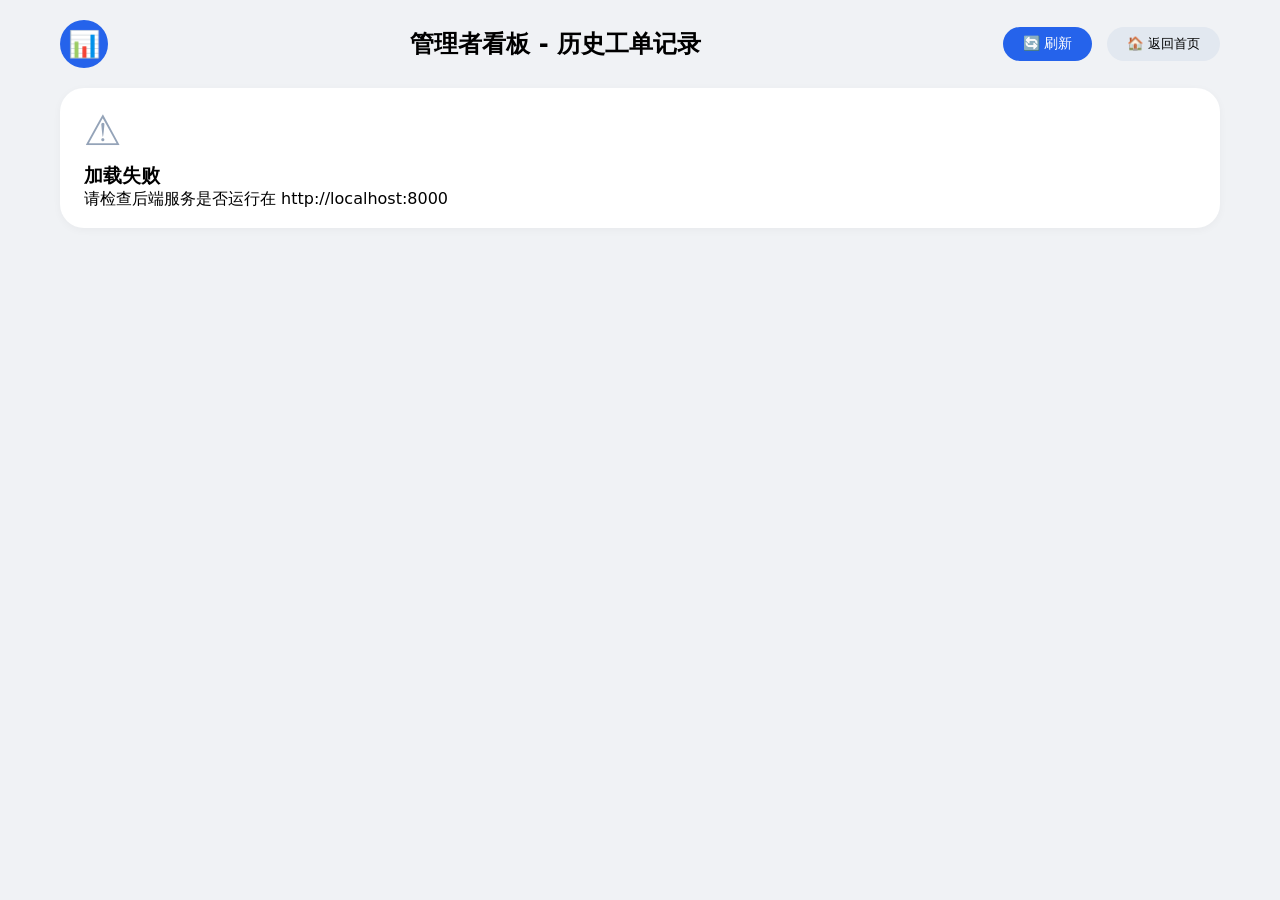
==== frontend/admin.html @ fee59d10 "xty  2026-5-26" ====
<!DOCTYPE html>
<html lang="zh-CN">
<head>
    <meta charset="UTF-8">
    <meta name="viewport" content="width=device-width, initial-scale=1.0">
    <title>管理者看板 - 华工之光客诉系统</title>
    <link rel="stylesheet" href="style.css">
    <style>
        .admin-header {
            display: flex;
            justify-content: space-between;
            align-items: center;
            margin-bottom: 20px;
        }
        .refresh-btn {
            background: #2563eb;
            color: white;
            border: none;
            border-radius: 30px;
            padding: 8px 20px;
            cursor: pointer;
            font-size: 14px;
        }
        .history-list {
            max-height: 70vh;
            overflow-y: auto;
        }
        .history-card {
            background: #f8fafc;
            border-radius: 16px;
            padding: 12px 16px;
            margin-bottom: 12px;
            border-left: 4px solid #2563eb;
        }
    </style>
</head>
<body>

<div class="admin-header">
    <div class="logo" style="width: 48px; height: 48px; background: #2563eb; border-radius: 50%; display: flex; align-items: center; justify-content: center; color: white;">📊</div>
    <h2>管理者看板 - 历史工单记录</h2>
    <div>
        <button id="refreshBtn" class="refresh-btn">🔄 刷新</button>
        <button id="backToWelcome" style="background: #e2e8f0; border: none; border-radius: 30px; padding: 8px 20px; margin-left: 10px; cursor: pointer;">🏠 返回首页</button>
    </div>
</div>

<div class="card">
    <div id="historyContainer" class="history-list">
        <div class="history-icon">📋</div>
        <h3>加载中...</h3>
    </div>
</div>

<script src="admin.js"></script>
</body>
</html>
---- frontend/style.css ----
* {
    margin: 0;
    padding: 0;
    box-sizing: border-box;
}

body {
    background: #f0f2f5;
    font-family: system-ui, -apple-system, 'Segoe UI', Roboto, 'Helvetica Neue', sans-serif;
    padding: 20px;
    max-width: 1200px;
    margin: 0 auto;
}

/* 头部 */
.header {
    display: flex;
    align-items: center;
    gap: 16px;
    background: white;
    padding: 12px 24px;
    border-radius: 28px;
    margin-bottom: 20px;
    box-shadow: 0 2px 6px rgba(0,0,0,0.04);
}
.logo {
    background: #2563eb;
    width: 48px;
    height: 48px;
    border-radius: 28px;
    display: flex;
    align-items: center;
    justify-content: center;
    font-size: 26px;
    color: white;
}
.header h1 {
    font-size: 22px;
    font-weight: 600;
    color: #0f172a;
}
.header p {
    font-size: 13px;
    color: #475569;
    margin-top: 2px;
}

/* 卡片通用 */
.card {
    background: white;
    border-radius: 24px;
    padding: 18px 24px;
    margin-bottom: 18px;
    box-shadow: 0 2px 8px rgba(0,0,0,0.04);
}
.card h2 {
    font-size: 18px;
    font-weight: 600;
    margin-bottom: 14px;
    color: #1e293b;
    border-left: 4px solid #2563eb;
    padding-left: 12px;
}

/* 双栏布局 */
.two-columns {
    display: flex;
    gap: 24px;
    flex-wrap: wrap;
}
.left {
    flex: 2;
    min-width: 220px;
}
.right {
    flex: 1;
    min-width: 200px;
}

label {
    font-size: 14px;
    font-weight: 500;
    margin-bottom: 6px;
    display: block;
    color: #1f2937;
}
label span {
    color: #e53e3e;
}

textarea {
    width: 100%;
    border: 1px solid #cbd5e1;
    border-radius: 14px;
    padding: 10px 12px;
    font-size: 14px;
    font-family: inherit;
    resize: vertical;
    height: 100px;
    line-height: 1.4;
}
textarea:focus {
    outline: none;
    border-color: #2563eb;
    box-shadow: 0 0 0 2px rgba(37,99,235,0.1);
}
.counter {
    text-align: right;
    font-size: 12px;
    color: #6b7280;
    margin-top: 4px;
}
#submitBtn {
    background: #2563eb;
    color: white;
    border: none;
    border-radius: 32px;
    padding: 8px 20px;
    font-size: 14px;
    font-weight: 500;
    margin-top: 14px;
    cursor: pointer;
    width: 100%;
    transition: background 0.2s;
}
#submitBtn:hover {
    background: #1d4ed8;
}
#submitBtn:disabled {
    background: #94a3b8;
}

.upload-box {
    border: 1px dashed #9ca3af;
    border-radius: 18px;
    background: #fafcff;
    padding: 16px 12px;
    text-align: center;
}
.upload-icon {
    font-size: 32px;
    margin-bottom: 6px;
}
.upload-box h3 {
    font-size: 14px;
    font-weight: 500;
    margin: 6px 0;
}
.upload-box p {
    font-size: 12px;
    color: #556c8a;
    margin: 6px 0;
}
.upload-btn {
    background: white;
    border: 1px solid #2563eb;
    border-radius: 30px;
    padding: 5px 16px;
    font-size: 12px;
    cursor: pointer;
    margin: 8px 0 4px;
}
.upload-btn:hover {
    background: #eff6ff;
}
#fileInfo {
    font-size: 11px;
    color: #4b5563;
    margin-top: 6px;
    word-break: break-all;
}

/* 识别结果样式（仿图二卡片） */
.result-placeholder {
    text-align: center;
    padding: 10px 0 6px;
}
.robot-icon {
    font-size: 48px;
    margin-bottom: 8px;
}
.result-placeholder h3 {
    font-size: 18px;
    margin: 4px 0;
    color: #1e293b;
}
.result-placeholder p {
    font-size: 13px;
    color: #6c7a91;
    margin-bottom: 16px;
}
.feature-cards {
    display: flex;
    flex-wrap: wrap;
    justify-content: center;
    gap: 12px;
}
.feature-card {
    background: #f8fafc;
    border-radius: 40px;
    padding: 6px 18px;
    font-size: 13px;
    font-weight: 500;
    color: #0f172a;
    box-shadow: 0 1px 2px rgba(0,0,0,0.05);
    border: 1px solid #e2e8f0;
}
/* 动态生成的实际卡片样式（与占位一致） */
.result-card {
    background: #f1f5f9;
    border-radius: 40px;
    padding: 6px 18px;
    font-size: 13px;
    font-weight: 500;
    display: inline-flex;
    align-items: center;
    gap: 6px;
}

/* 历史工单 */
.history-placeholder {
    text-align: center;
    padding: 16px 0;
}
.history-icon {
    font-size: 42px;
    color: #94a3b8;
    margin-bottom: 8px;
}
.history-placeholder h3 {
    font-size: 16px;
    color: #334155;
    margin-bottom: 6px;
}
.history-placeholder p {
    font-size: 13px;
    color: #6c7a91;
}
.history-card {
    background: #f8fafc;
    border-radius: 16px;
    padding: 12px 16px;
    margin-bottom: 12px;
    text-align: left;
    border-left: 4px solid #2563eb;
}
.history-card h4 {
    font-size: 14px;
    font-weight: 600;
    margin-bottom: 6px;
}
.history-card p {
    font-size: 12px;
    color: #475569;
}

/* 响应式 */
@media (max-width: 720px) {
    body {
        padding: 12px;
    }
    .card {
        padding: 16px;
    }
    .two-columns {
        flex-direction: column;
        gap: 16px;
    }
    textarea {
        height: 90px;
    }
}
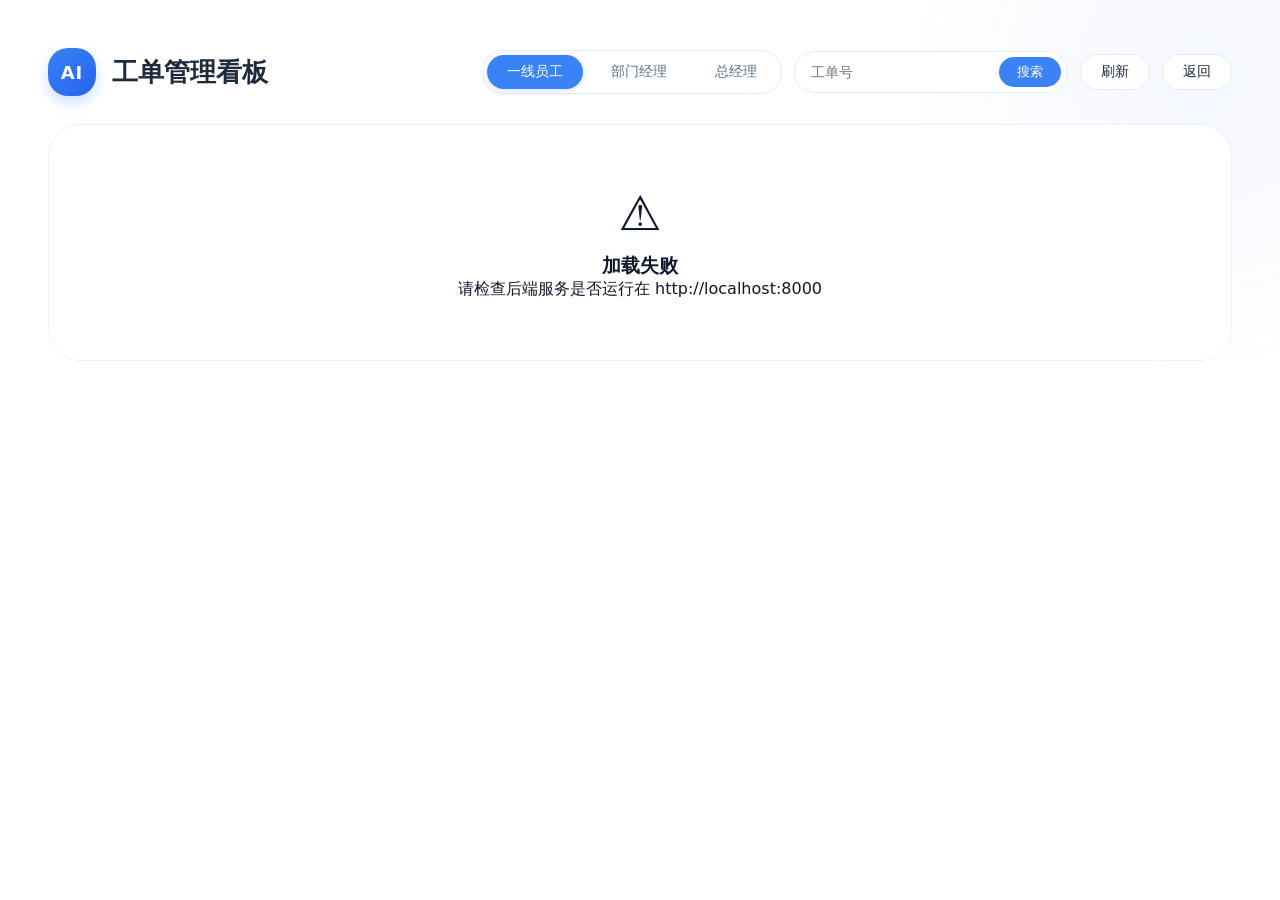
==== commit 896f9afb: "xty  2026-5-28" ====
--- a/frontend/admin.html
+++ b/frontend/admin.html
@@ -3,52 +3,283 @@
 <head>
     <meta charset="UTF-8">
     <meta name="viewport" content="width=device-width, initial-scale=1.0">
-    <title>管理者看板 - 华工之光客诉系统</title>
+    <title>管理者看板 - 智能客诉系统</title>
     <link rel="stylesheet" href="style.css">
     <style>
+        /* 管理界面专属样式（基于通用风格微调） */
+        .admin-container {
+            max-width: 1400px;
+            margin: 0 auto;
+            padding: 24px;
+        }
+
         .admin-header {
             display: flex;
             justify-content: space-between;
             align-items: center;
-            margin-bottom: 20px;
-        }
-        .refresh-btn {
+            margin-bottom: 28px;
+            flex-wrap: wrap;
+            gap: 16px;
+        }
+
+        .logo-area {
+            display: flex;
+            align-items: center;
+            gap: 16px;
+        }
+
+        .logo-icon {
+            width: 48px;
+            height: 48px;
+            background: linear-gradient(135deg, #3b82f6, #2563eb);
+            border-radius: 20px;
+            display: flex;
+            align-items: center;
+            justify-content: center;
+            color: white;
+            font-size: 18px;
+            font-weight: 600;
+            letter-spacing: 1px;
+            box-shadow: 0 6px 14px rgba(59,130,246,0.25);
+        }
+
+        .admin-header h2 {
+            font-size: 1.6rem;
+            font-weight: 600;
+            color: #1e2a3e;
+            margin: 0;
+        }
+
+        .action-bar {
+            display: flex;
+            gap: 12px;
+            align-items: center;
+            flex-wrap: wrap;
+        }
+
+        .role-selector {
+            display: flex;
+            gap: 8px;
+            background: #ffffff;
+            padding: 4px;
+            border-radius: 48px;
+            border: 1px solid #e2edf7;
+            box-shadow: 0 1px 2px rgba(0,0,0,0.02);
+        }
+
+        .role-btn {
+            background: transparent;
+            border: none;
+            padding: 8px 20px;
+            border-radius: 40px;
+            font-size: 14px;
+            font-weight: 500;
+            cursor: pointer;
+            transition: all 0.2s;
+            color: #5c6f87;
+        }
+
+        .role-btn.active {
+            background: #3b82f6;
+            color: white;
+            box-shadow: 0 2px 6px rgba(59,130,246,0.2);
+        }
+
+        .search-container {
+            display: flex;
+            gap: 8px;
+            align-items: center;
+            background: white;
+            border: 1px solid #e2edf7;
+            border-radius: 48px;
+            padding: 4px 6px 4px 16px;
+            transition: 0.2s;
+        }
+
+        .search-container:focus-within {
+            border-color: #3b82f6;
+            box-shadow: 0 0 0 3px rgba(59,130,246,0.1);
+        }
+
+        .search-input {
+            border: none;
+            outline: none;
+            font-size: 14px;
+            padding: 8px 0;
+            width: 180px;
+            background: transparent;
+        }
+
+        .search-btn {
+            background: #3b82f6;
+            border: none;
+            border-radius: 40px;
+            padding: 6px 18px;
+            color: white;
+            font-weight: 500;
+            cursor: pointer;
+            transition: 0.2s;
+        }
+
+        .search-btn:hover {
             background: #2563eb;
-            color: white;
-            border: none;
+        }
+
+        .action-btn {
+            background: #ffffff;
+            border: 1px solid #e2edf7;
+            border-radius: 40px;
+            padding: 8px 20px;
+            font-size: 14px;
+            font-weight: 500;
+            cursor: pointer;
+            transition: 0.2s;
+            color: #1e2a3e;
+        }
+
+        .action-btn:hover {
+            background: #f8fafc;
+            border-color: #cbd5e1;
+        }
+
+        .ticket-grid {
+            display: flex;
+            flex-direction: column;
+            gap: 16px;
+        }
+
+        .history-card {
+            background: white;
+            border-radius: 24px;
+            padding: 18px 22px;
+            border: 1px solid #eef2f8;
+            box-shadow: 0 1px 3px rgba(0,0,0,0.02);
+            transition: all 0.2s;
+        }
+
+        .history-card:hover {
+            transform: translateY(-2px);
+            box-shadow: 0 8px 20px rgba(0,0,0,0.04);
+            border-color: #e0e8f0;
+        }
+
+        .card-header {
+            display: flex;
+            justify-content: space-between;
+            align-items: center;
+            margin-bottom: 12px;
+            flex-wrap: wrap;
+            gap: 8px;
+        }
+
+        .ticket-id {
+            font-size: 16px;
+            font-weight: 600;
+            color: #1e2a3e;
+        }
+
+        .status-badge {
+            display: inline-block;
+            padding: 4px 12px;
             border-radius: 30px;
-            padding: 8px 20px;
-            cursor: pointer;
-            font-size: 14px;
-        }
-        .history-list {
-            max-height: 70vh;
-            overflow-y: auto;
-        }
-        .history-card {
+            font-size: 12px;
+            font-weight: 600;
+        }
+
+        .status-未处理 {
+            background: #fee2e2;
+            color: #dc2626;
+        }
+
+        .status-已处理 {
+            background: #dcfce7;
+            color: #16a34a;
+        }
+
+        .card-details {
+            display: flex;
+            flex-wrap: wrap;
+            gap: 20px;
+            margin-bottom: 14px;
+            font-size: 13px;
+            color: #5c6f87;
+        }
+
+        .card-details span {
+            color: #1e2a3e;
+            font-weight: 500;
+        }
+
+        .reply-preview {
+            font-size: 13px;
+            color: #5c6f87;
             background: #f8fafc;
+            padding: 10px 14px;
             border-radius: 16px;
-            padding: 12px 16px;
-            margin-bottom: 12px;
-            border-left: 4px solid #2563eb;
+            margin: 12px 0;
+            border-left: 3px solid #3b82f6;
+        }
+
+        .card-footer {
+            display: flex;
+            justify-content: flex-end;
+            margin-top: 12px;
+        }
+
+        .process-btn {
+            background: #f97316;
+            border: none;
+            border-radius: 32px;
+            padding: 6px 20px;
+            color: white;
+            font-size: 13px;
+            font-weight: 500;
+            cursor: pointer;
+            transition: 0.2s;
+        }
+
+        .process-btn:hover {
+            background: #ea580c;
+            transform: translateY(-1px);
+        }
+
+        .empty-state {
+            text-align: center;
+            padding: 60px 20px;
+            background: white;
+            border-radius: 32px;
+            border: 1px solid #eef2f8;
         }
     </style>
 </head>
 <body>
-
-<div class="admin-header">
-    <div class="logo" style="width: 48px; height: 48px; background: #2563eb; border-radius: 50%; display: flex; align-items: center; justify-content: center; color: white;">📊</div>
-    <h2>管理者看板 - 历史工单记录</h2>
-    <div>
-        <button id="refreshBtn" class="refresh-btn">🔄 刷新</button>
-        <button id="backToWelcome" style="background: #e2e8f0; border: none; border-radius: 30px; padding: 8px 20px; margin-left: 10px; cursor: pointer;">🏠 返回首页</button>
+<div class="admin-container">
+    <div class="admin-header">
+        <div class="logo-area">
+            <div class="logo-icon">AI</div>
+            <h2>工单管理看板</h2>
+        </div>
+        <div class="action-bar">
+            <div class="role-selector">
+                <button class="role-btn" data-role="frontline">一线员工</button>
+                <button class="role-btn" data-role="manager">部门经理</button>
+                <button class="role-btn" data-role="general">总经理</button>
+            </div>
+            <div class="search-container">
+                <input type="text" id="searchTicketId" class="search-input" placeholder="工单号">
+                <button id="searchBtn" class="search-btn">搜索</button>
+            </div>
+            <button id="refreshBtn" class="action-btn">刷新</button>
+            <button id="backToWelcome" class="action-btn">返回</button>
+        </div>
     </div>
-</div>
-
-<div class="card">
-    <div id="historyContainer" class="history-list">
-        <div class="history-icon">📋</div>
-        <h3>加载中...</h3>
+
+    <div id="historyContainer" class="ticket-grid">
+        <div class="empty-state">
+            <div style="font-size: 48px; margin-bottom: 12px; color: #cbd5e1;">—</div>
+            <h3>暂无工单</h3>
+            <p style="color: #5c6f87;">当前角色暂无工单记录</p>
+        </div>
     </div>
 </div>
 
--- a/frontend/style.css
+++ b/frontend/style.css
@@ -4,269 +4,101 @@
     box-sizing: border-box;
 }
 
-body {
-    background: #f0f2f5;
-    font-family: system-ui, -apple-system, 'Segoe UI', Roboto, 'Helvetica Neue', sans-serif;
-    padding: 20px;
-    max-width: 1200px;
-    margin: 0 auto;
+/* ===================================================
+   全局核心设计语言变量声明 (完美匹配 welcome.html)
+   =================================================== */
+:root {
+    --bg: #ffffff;
+    --surface: #ffffff;
+    --sidebar: rgba(255, 255, 255, 0.65);
+    --text: #0f172a;
+    --sub: #64748b;
+    --border: #e2e8f0;
+    --primary: #2563eb;
+    --primary-dark: #1d4ed8;
+    --primary-light: #4f46e5;
+    --hover: rgba(255, 255, 255, 0.5);
+    --shadow: 0 8px 32px rgba(15, 23, 42, 0.04);
 }
 
-/* 头部 */
-.header {
-    display: flex;
-    align-items: center;
-    gap: 16px;
-    background: white;
-    padding: 12px 24px;
-    border-radius: 28px;
-    margin-bottom: 20px;
-    box-shadow: 0 2px 6px rgba(0,0,0,0.04);
-}
-.logo {
-    background: #2563eb;
-    width: 48px;
-    height: 48px;
-    border-radius: 28px;
-    display: flex;
-    align-items: center;
-    justify-content: center;
-    font-size: 26px;
-    color: white;
-}
-.header h1 {
-    font-size: 22px;
-    font-weight: 600;
-    color: #0f172a;
-}
-.header p {
-    font-size: 13px;
-    color: #475569;
-    margin-top: 2px;
+body {
+    background: #ffffff;
+    font-family: system-ui, -apple-system, BlinkMacSystemFont, "Segoe UI", sans-serif;
+    color: var(--text);
+    padding: 24px;
+    max-width: 1400px;
+    margin: auto;
 }
 
-/* 卡片通用 */
-.card {
-    background: white;
-    border-radius: 24px;
-    padding: 18px 24px;
-    margin-bottom: 18px;
-    box-shadow: 0 2px 8px rgba(0,0,0,0.04);
-}
-.card h2 {
-    font-size: 18px;
-    font-weight: 600;
-    margin-bottom: 14px;
-    color: #1e293b;
-    border-left: 4px solid #2563eb;
-    padding-left: 12px;
+/* 公共页面氛围渲染 */
+body::before {
+    content: '';
+    position: fixed;
+    top: -220px;
+    right: -220px;
+    width: 600px;
+    height: 600px;
+    background: radial-gradient(circle, rgba(37, 99, 235, 0.05) 0%, transparent 70%);
+    z-index: -3;
+    pointer-events: none;
 }
 
-/* 双栏布局 */
-.two-columns {
-    display: flex;
-    gap: 24px;
-    flex-wrap: wrap;
-}
-.left {
-    flex: 2;
-    min-width: 220px;
-}
-.right {
-    flex: 1;
-    min-width: 200px;
+/* ===================================================
+   公共业务展示组件（保持对齐）
+   =================================================== */
+.feature-card {
+    background: rgba(255, 255, 255, 0.6);
+    backdrop-filter: blur(8px);
+    -webkit-backdrop-filter: blur(8px);
+    border: 1px solid var(--border);
+    border-radius: 999px;
+    padding: 10px 18px;
+    font-size: 13px;
+    font-weight: 600;
+    color: #374151;
+    transition: .2s ease;
 }
 
-label {
-    font-size: 14px;
-    font-weight: 500;
-    margin-bottom: 6px;
-    display: block;
-    color: #1f2937;
-}
-label span {
-    color: #e53e3e;
+.feature-card:hover {
+    border-color: var(--primary);
+    color: var(--primary);
+    background: #ffffff;
 }
 
-textarea {
-    width: 100%;
-    border: 1px solid #cbd5e1;
-    border-radius: 14px;
-    padding: 10px 12px;
-    font-size: 14px;
-    font-family: inherit;
-    resize: vertical;
-    height: 100px;
-    line-height: 1.4;
-}
-textarea:focus {
-    outline: none;
-    border-color: #2563eb;
-    box-shadow: 0 0 0 2px rgba(37,99,235,0.1);
-}
-.counter {
-    text-align: right;
-    font-size: 12px;
-    color: #6b7280;
-    margin-top: 4px;
-}
-#submitBtn {
-    background: #2563eb;
-    color: white;
-    border: none;
-    border-radius: 32px;
-    padding: 8px 20px;
-    font-size: 14px;
-    font-weight: 500;
-    margin-top: 14px;
-    cursor: pointer;
-    width: 100%;
-    transition: background 0.2s;
-}
-#submitBtn:hover {
-    background: #1d4ed8;
-}
-#submitBtn:disabled {
-    background: #94a3b8;
+/* 历史列表管理端容器 */
+.history-list {
+    max-height: 75vh;
+    overflow-y: auto;
 }
 
-.upload-box {
-    border: 1px dashed #9ca3af;
-    border-radius: 18px;
-    background: #fafcff;
-    padding: 16px 12px;
-    text-align: center;
-}
-.upload-icon {
-    font-size: 32px;
-    margin-bottom: 6px;
-}
-.upload-box h3 {
-    font-size: 14px;
-    font-weight: 500;
-    margin: 6px 0;
-}
-.upload-box p {
-    font-size: 12px;
-    color: #556c8a;
-    margin: 6px 0;
-}
-.upload-btn {
-    background: white;
-    border: 1px solid #2563eb;
-    border-radius: 30px;
-    padding: 5px 16px;
-    font-size: 12px;
-    cursor: pointer;
-    margin: 8px 0 4px;
-}
-.upload-btn:hover {
-    background: #eff6ff;
-}
-#fileInfo {
-    font-size: 11px;
-    color: #4b5563;
-    margin-top: 6px;
-    word-break: break-all;
+/* 历史卡片升级为精致毛玻璃白面板 */
+.history-card {
+    background: rgba(255, 255, 255, 0.75);
+    backdrop-filter: blur(12px);
+    -webkit-backdrop-filter: blur(12px);
+    border: 1px solid rgba(255, 255, 255, 0.6);
+    border-radius: 20px;
+    padding: 18px;
+    margin-bottom: 14px;
+    box-shadow: var(--shadow);
+    transition: .3s cubic-bezier(0.4, 0, 0.2, 1);
 }
 
-/* 识别结果样式（仿图二卡片） */
-.result-placeholder {
-    text-align: center;
-    padding: 10px 0 6px;
-}
-.robot-icon {
-    font-size: 48px;
-    margin-bottom: 8px;
-}
-.result-placeholder h3 {
-    font-size: 18px;
-    margin: 4px 0;
-    color: #1e293b;
-}
-.result-placeholder p {
-    font-size: 13px;
-    color: #6c7a91;
-    margin-bottom: 16px;
-}
-.feature-cards {
-    display: flex;
-    flex-wrap: wrap;
-    justify-content: center;
-    gap: 12px;
-}
-.feature-card {
-    background: #f8fafc;
-    border-radius: 40px;
-    padding: 6px 18px;
-    font-size: 13px;
-    font-weight: 500;
-    color: #0f172a;
-    box-shadow: 0 1px 2px rgba(0,0,0,0.05);
-    border: 1px solid #e2e8f0;
-}
-/* 动态生成的实际卡片样式（与占位一致） */
-.result-card {
-    background: #f1f5f9;
-    border-radius: 40px;
-    padding: 6px 18px;
-    font-size: 13px;
-    font-weight: 500;
-    display: inline-flex;
-    align-items: center;
-    gap: 6px;
+.history-card:hover {
+    transform: translateY(-2px);
+    box-shadow: 0 12px 28px rgba(15, 23, 42, 0.06);
+    border-color: var(--border);
 }
 
-/* 历史工单 */
-.history-placeholder {
-    text-align: center;
-    padding: 16px 0;
-}
-.history-icon {
-    font-size: 42px;
-    color: #94a3b8;
-    margin-bottom: 8px;
-}
-.history-placeholder h3 {
-    font-size: 16px;
-    color: #334155;
-    margin-bottom: 6px;
-}
-.history-placeholder p {
-    font-size: 13px;
-    color: #6c7a91;
-}
-.history-card {
-    background: #f8fafc;
-    border-radius: 16px;
-    padding: 12px 16px;
-    margin-bottom: 12px;
-    text-align: left;
-    border-left: 4px solid #2563eb;
-}
 .history-card h4 {
-    font-size: 14px;
-    font-weight: 600;
-    margin-bottom: 6px;
-}
-.history-card p {
-    font-size: 12px;
-    color: #475569;
+    font-size: 15px;
+    font-weight: 700;
+    color: var(--text);
+    margin-bottom: 10px;
 }
 
-/* 响应式 */
-@media (max-width: 720px) {
-    body {
-        padding: 12px;
-    }
-    .card {
-        padding: 16px;
-    }
-    .two-columns {
-        flex-direction: column;
-        gap: 16px;
-    }
-    textarea {
-        height: 90px;
-    }
+.history-card p {
+    font-size: 13px;
+    color: var(--sub);
+    line-height: 1.6;
 }
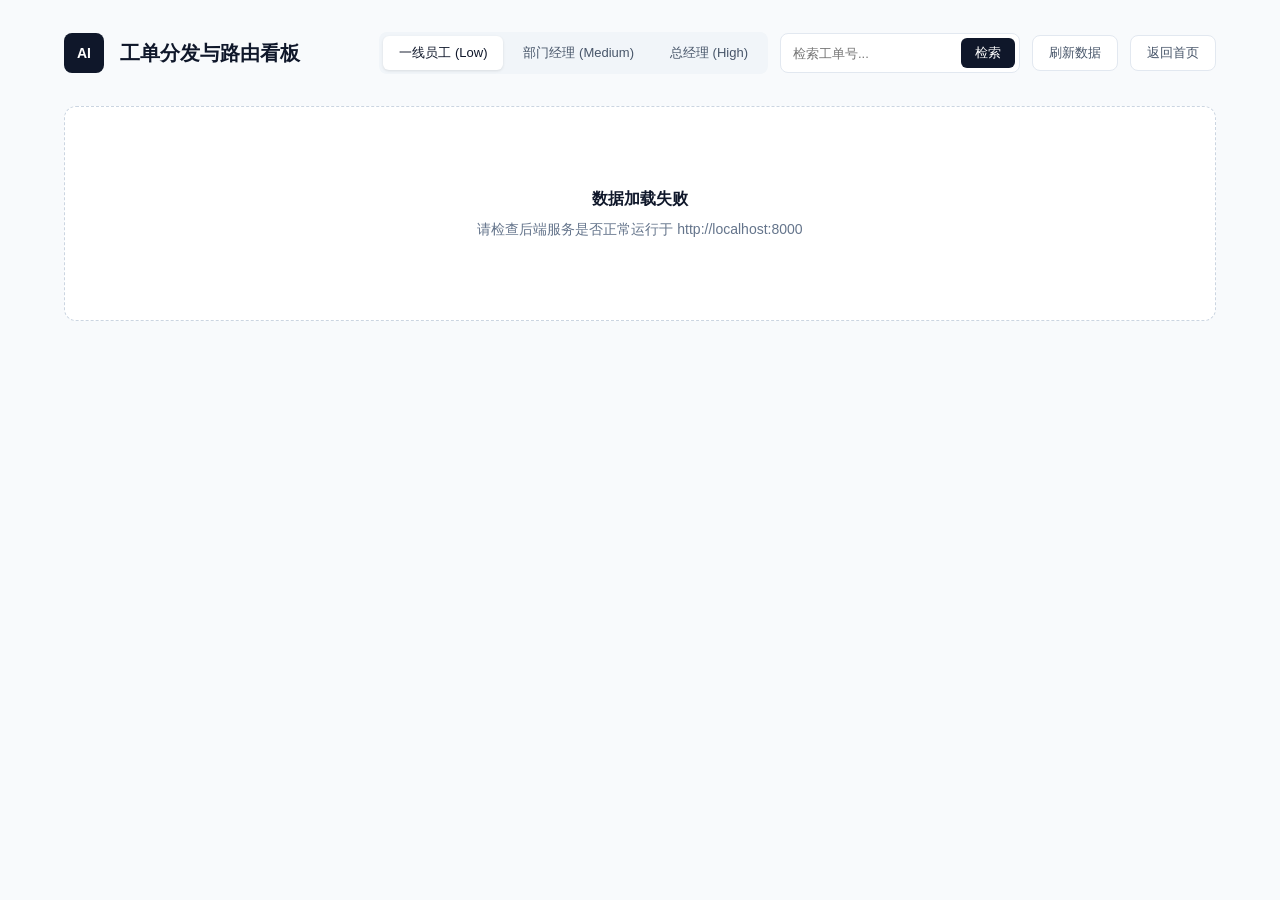
==== commit 4f7d0a16: "xty  2026-5-28" ====
--- a/frontend/admin.html
+++ b/frontend/admin.html
@@ -6,283 +6,84 @@
     <title>管理者看板 - 智能客诉系统</title>
     <link rel="stylesheet" href="style.css">
     <style>
-        /* 管理界面专属样式（基于通用风格微调） */
-        .admin-container {
-            max-width: 1400px;
-            margin: 0 auto;
-            padding: 24px;
-        }
+        .admin-container { max-width: 1200px; margin: 0 auto; padding: 32px 24px; }
+        .admin-header { display: flex; justify-content: space-between; align-items: center; margin-bottom: 32px; flex-wrap: wrap; gap: 16px; }
+        .logo-area { display: flex; align-items: center; gap: 16px; }
+        .logo-icon { width: 40px; height: 40px; background: #0f172a; border-radius: 8px; display: flex; align-items: center; justify-content: center; color: white; font-size: 14px; font-weight: 700; }
+        .admin-header h2 { font-size: 20px; font-weight: 600; color: #0f172a; margin: 0; }
 
-        .admin-header {
-            display: flex;
-            justify-content: space-between;
-            align-items: center;
-            margin-bottom: 28px;
-            flex-wrap: wrap;
-            gap: 16px;
-        }
+        .action-bar { display: flex; gap: 12px; align-items: center; flex-wrap: wrap; }
+        .role-selector { display: flex; gap: 4px; background: #f1f5f9; padding: 4px; border-radius: 8px; }
+        .role-btn { background: transparent; border: none; padding: 8px 16px; border-radius: 6px; font-size: 13px; font-weight: 500; cursor: pointer; transition: all 0.2s; color: #475569; }
+        .role-btn.active { background: white; color: #0f172a; box-shadow: 0 1px 3px rgba(0,0,0,0.1); }
 
-        .logo-area {
-            display: flex;
-            align-items: center;
-            gap: 16px;
-        }
+        .search-container { display: flex; gap: 8px; align-items: center; background: white; border: 1px solid #e2e8f0; border-radius: 8px; padding: 4px 4px 4px 12px; }
+        .search-input { border: none; outline: none; font-size: 13px; padding: 6px 0; width: 160px; }
+        .search-btn { background: #0f172a; border: none; border-radius: 6px; padding: 6px 14px; color: white; font-weight: 500; cursor: pointer; font-size: 13px; }
+        .action-btn { background: white; border: 1px solid #e2e8f0; border-radius: 8px; padding: 8px 16px; font-size: 13px; font-weight: 500; cursor: pointer; color: #475569; }
+        .action-btn:hover { background: #f8fafc; }
 
-        .logo-icon {
-            width: 48px;
-            height: 48px;
-            background: linear-gradient(135deg, #3b82f6, #2563eb);
-            border-radius: 20px;
-            display: flex;
-            align-items: center;
-            justify-content: center;
-            color: white;
-            font-size: 18px;
-            font-weight: 600;
-            letter-spacing: 1px;
-            box-shadow: 0 6px 14px rgba(59,130,246,0.25);
-        }
+        .ticket-grid { display: flex; flex-direction: column; gap: 16px; }
+        .history-card { background: white; border-radius: 12px; padding: 20px; border: 1px solid #e2e8f0; transition: all 0.2s; }
+        .history-card:hover { border-color: #cbd5e1; box-shadow: 0 4px 12px rgba(0,0,0,0.03); }
 
-        .admin-header h2 {
-            font-size: 1.6rem;
-            font-weight: 600;
-            color: #1e2a3e;
-            margin: 0;
-        }
+        .card-header { display: flex; justify-content: space-between; align-items: center; margin-bottom: 16px; }
+        .ticket-id { font-size: 15px; font-weight: 600; color: #0f172a; font-family: monospace; }
 
-        .action-bar {
-            display: flex;
-            gap: 12px;
-            align-items: center;
-            flex-wrap: wrap;
-        }
+        /* 状态与紧急度徽章 */
+        .badge { display: inline-flex; align-items: center; padding: 4px 10px; border-radius: 4px; font-size: 11px; font-weight: 600; letter-spacing: 0.5px; text-transform: uppercase; }
+        .badge-pending { background: #fef2f2; color: #991b1b; }
+        .badge-resolved { background: #f0fdf4; color: #166534; }
+        .badge-high { background: #fef2f2; color: #dc2626; border: 1px solid #fecaca; }
+        .badge-medium { background: #fffbeb; color: #d97706; border: 1px solid #fde68a; }
+        .badge-low { background: #f0f9ff; color: #0284c7; border: 1px solid #bae6fd; }
 
-        .role-selector {
-            display: flex;
-            gap: 8px;
-            background: #ffffff;
-            padding: 4px;
-            border-radius: 48px;
-            border: 1px solid #e2edf7;
-            box-shadow: 0 1px 2px rgba(0,0,0,0.02);
-        }
+        .card-meta { display: grid; grid-template-columns: repeat(auto-fit, minmax(180px, 1fr)); gap: 12px; margin-bottom: 16px; padding: 12px; background: #f8fafc; border-radius: 8px; font-size: 13px; }
+        .meta-item { display: flex; flex-direction: column; gap: 4px; }
+        .meta-label { font-size: 11px; color: #64748b; font-weight: 500; text-transform: uppercase; }
+        .meta-value { color: #0f172a; font-weight: 500; }
 
-        .role-btn {
-            background: transparent;
-            border: none;
-            padding: 8px 20px;
-            border-radius: 40px;
-            font-size: 14px;
-            font-weight: 500;
-            cursor: pointer;
-            transition: all 0.2s;
-            color: #5c6f87;
-        }
+        .reply-preview { font-size: 13px; color: #334155; background: #f8fafc; padding: 12px 16px; border-radius: 8px; border-left: 3px solid #2563eb; line-height: 1.6; white-space: pre-wrap; }
 
-        .role-btn.active {
-            background: #3b82f6;
-            color: white;
-            box-shadow: 0 2px 6px rgba(59,130,246,0.2);
-        }
+        .card-footer { display: flex; justify-content: flex-end; margin-top: 16px; }
+        .process-btn { background: #0f172a; border: none; border-radius: 6px; padding: 8px 20px; color: white; font-size: 13px; font-weight: 500; cursor: pointer; transition: 0.2s; }
+        .process-btn:hover { background: #1e293b; }
+        .process-btn:disabled { background: #94a3b8; cursor: not-allowed; }
 
-        .search-container {
-            display: flex;
-            gap: 8px;
-            align-items: center;
-            background: white;
-            border: 1px solid #e2edf7;
-            border-radius: 48px;
-            padding: 4px 6px 4px 16px;
-            transition: 0.2s;
-        }
-
-        .search-container:focus-within {
-            border-color: #3b82f6;
-            box-shadow: 0 0 0 3px rgba(59,130,246,0.1);
-        }
-
-        .search-input {
-            border: none;
-            outline: none;
-            font-size: 14px;
-            padding: 8px 0;
-            width: 180px;
-            background: transparent;
-        }
-
-        .search-btn {
-            background: #3b82f6;
-            border: none;
-            border-radius: 40px;
-            padding: 6px 18px;
-            color: white;
-            font-weight: 500;
-            cursor: pointer;
-            transition: 0.2s;
-        }
-
-        .search-btn:hover {
-            background: #2563eb;
-        }
-
-        .action-btn {
-            background: #ffffff;
-            border: 1px solid #e2edf7;
-            border-radius: 40px;
-            padding: 8px 20px;
-            font-size: 14px;
-            font-weight: 500;
-            cursor: pointer;
-            transition: 0.2s;
-            color: #1e2a3e;
-        }
-
-        .action-btn:hover {
-            background: #f8fafc;
-            border-color: #cbd5e1;
-        }
-
-        .ticket-grid {
-            display: flex;
-            flex-direction: column;
-            gap: 16px;
-        }
-
-        .history-card {
-            background: white;
-            border-radius: 24px;
-            padding: 18px 22px;
-            border: 1px solid #eef2f8;
-            box-shadow: 0 1px 3px rgba(0,0,0,0.02);
-            transition: all 0.2s;
-        }
-
-        .history-card:hover {
-            transform: translateY(-2px);
-            box-shadow: 0 8px 20px rgba(0,0,0,0.04);
-            border-color: #e0e8f0;
-        }
-
-        .card-header {
-            display: flex;
-            justify-content: space-between;
-            align-items: center;
-            margin-bottom: 12px;
-            flex-wrap: wrap;
-            gap: 8px;
-        }
-
-        .ticket-id {
-            font-size: 16px;
-            font-weight: 600;
-            color: #1e2a3e;
-        }
-
-        .status-badge {
-            display: inline-block;
-            padding: 4px 12px;
-            border-radius: 30px;
-            font-size: 12px;
-            font-weight: 600;
-        }
-
-        .status-未处理 {
-            background: #fee2e2;
-            color: #dc2626;
-        }
-
-        .status-已处理 {
-            background: #dcfce7;
-            color: #16a34a;
-        }
-
-        .card-details {
-            display: flex;
-            flex-wrap: wrap;
-            gap: 20px;
-            margin-bottom: 14px;
-            font-size: 13px;
-            color: #5c6f87;
-        }
-
-        .card-details span {
-            color: #1e2a3e;
-            font-weight: 500;
-        }
-
-        .reply-preview {
-            font-size: 13px;
-            color: #5c6f87;
-            background: #f8fafc;
-            padding: 10px 14px;
-            border-radius: 16px;
-            margin: 12px 0;
-            border-left: 3px solid #3b82f6;
-        }
-
-        .card-footer {
-            display: flex;
-            justify-content: flex-end;
-            margin-top: 12px;
-        }
-
-        .process-btn {
-            background: #f97316;
-            border: none;
-            border-radius: 32px;
-            padding: 6px 20px;
-            color: white;
-            font-size: 13px;
-            font-weight: 500;
-            cursor: pointer;
-            transition: 0.2s;
-        }
-
-        .process-btn:hover {
-            background: #ea580c;
-            transform: translateY(-1px);
-        }
-
-        .empty-state {
-            text-align: center;
-            padding: 60px 20px;
-            background: white;
-            border-radius: 32px;
-            border: 1px solid #eef2f8;
-        }
+        .empty-state { text-align: center; padding: 80px 20px; background: white; border-radius: 12px; border: 1px dashed #cbd5e1; }
+        .empty-state h3 { font-size: 16px; color: #0f172a; margin-bottom: 8px; }
+        .empty-state p { color: #64748b; font-size: 14px; }
     </style>
 </head>
 <body>
-<div class="admin-container">
-    <div class="admin-header">
-        <div class="logo-area">
-            <div class="logo-icon">AI</div>
-            <h2>工单管理看板</h2>
+    <div class="admin-container">
+        <div class="admin-header">
+            <div class="logo-area">
+                <div class="logo-icon">AI</div>
+                <h2>工单分发与路由看板</h2>
+            </div>
+            <div class="action-bar">
+                <div class="role-selector">
+                    <button class="role-btn active" data-role="frontline">一线员工 (Low)</button>
+                    <button class="role-btn" data-role="manager">部门经理 (Medium)</button>
+                    <button class="role-btn" data-role="general">总经理 (High)</button>
+                </div>
+                <div class="search-container">
+                    <input type="text" id="searchTicketId" class="search-input" placeholder="检索工单号...">
+                    <button id="searchBtn" class="search-btn">检索</button>
+                </div>
+                <button id="refreshBtn" class="action-btn">刷新数据</button>
+                <button id="backToWelcome" class="action-btn">返回首页</button>
+            </div>
         </div>
-        <div class="action-bar">
-            <div class="role-selector">
-                <button class="role-btn" data-role="frontline">一线员工</button>
-                <button class="role-btn" data-role="manager">部门经理</button>
-                <button class="role-btn" data-role="general">总经理</button>
+
+        <div id="historyContainer" class="ticket-grid">
+            <div class="empty-state">
+                <h3>正在加载工单数据...</h3>
+                <p>请确保后端服务运行在 http://localhost:8000</p>
             </div>
-            <div class="search-container">
-                <input type="text" id="searchTicketId" class="search-input" placeholder="工单号">
-                <button id="searchBtn" class="search-btn">搜索</button>
-            </div>
-            <button id="refreshBtn" class="action-btn">刷新</button>
-            <button id="backToWelcome" class="action-btn">返回</button>
         </div>
     </div>
-
-    <div id="historyContainer" class="ticket-grid">
-        <div class="empty-state">
-            <div style="font-size: 48px; margin-bottom: 12px; color: #cbd5e1;">—</div>
-            <h3>暂无工单</h3>
-            <p style="color: #5c6f87;">当前角色暂无工单记录</p>
-        </div>
-    </div>
-</div>
-
-<script src="admin.js"></script>
+    <script src="admin.js"></script>
 </body>
 </html>
--- a/frontend/style.css
+++ b/frontend/style.css
@@ -4,101 +4,40 @@
     box-sizing: border-box;
 }
 
-/* ===================================================
-   全局核心设计语言变量声明 (完美匹配 welcome.html)
-   =================================================== */
 :root {
     --bg: #ffffff;
     --surface: #ffffff;
-    --sidebar: rgba(255, 255, 255, 0.65);
     --text: #0f172a;
     --sub: #64748b;
     --border: #e2e8f0;
     --primary: #2563eb;
     --primary-dark: #1d4ed8;
-    --primary-light: #4f46e5;
-    --hover: rgba(255, 255, 255, 0.5);
-    --shadow: 0 8px 32px rgba(15, 23, 42, 0.04);
+    --shadow: 0 4px 12px rgba(15, 23, 42, 0.04);
 }
 
 body {
-    background: #ffffff;
-    font-family: system-ui, -apple-system, BlinkMacSystemFont, "Segoe UI", sans-serif;
+    background: #f8fafc;
+    font-family: -apple-system, BlinkMacSystemFont, "Segoe UI", Roboto, "Helvetica Neue", Arial, sans-serif;
     color: var(--text);
-    padding: 24px;
-    max-width: 1400px;
-    margin: auto;
+    line-height: 1.5;
+    -webkit-font-smoothing: antialiased;
 }
 
-/* 公共页面氛围渲染 */
-body::before {
-    content: '';
-    position: fixed;
-    top: -220px;
-    right: -220px;
-    width: 600px;
-    height: 600px;
-    background: radial-gradient(circle, rgba(37, 99, 235, 0.05) 0%, transparent 70%);
-    z-index: -3;
-    pointer-events: none;
+/* 统一滚动条样式 */
+::-webkit-scrollbar { width: 6px; height: 6px; }
+::-webkit-scrollbar-track { background: transparent; }
+::-webkit-scrollbar-thumb { background: #cbd5e1; border-radius: 3px; }
+::-webkit-scrollbar-thumb:hover { background: #94a3b8; }
+
+/* 统一焦点状态 */
+input:focus, textarea:focus, button:focus-visible {
+    outline: none;
 }
 
-/* ===================================================
-   公共业务展示组件（保持对齐）
-   =================================================== */
-.feature-card {
-    background: rgba(255, 255, 255, 0.6);
-    backdrop-filter: blur(8px);
-    -webkit-backdrop-filter: blur(8px);
-    border: 1px solid var(--border);
-    border-radius: 999px;
-    padding: 10px 18px;
-    font-size: 13px;
-    font-weight: 600;
-    color: #374151;
-    transition: .2s ease;
-}
-
-.feature-card:hover {
-    border-color: var(--primary);
-    color: var(--primary);
-    background: #ffffff;
-}
-
-/* 历史列表管理端容器 */
-.history-list {
-    max-height: 75vh;
-    overflow-y: auto;
-}
-
-/* 历史卡片升级为精致毛玻璃白面板 */
-.history-card {
-    background: rgba(255, 255, 255, 0.75);
-    backdrop-filter: blur(12px);
-    -webkit-backdrop-filter: blur(12px);
-    border: 1px solid rgba(255, 255, 255, 0.6);
-    border-radius: 20px;
-    padding: 18px;
-    margin-bottom: 14px;
-    box-shadow: var(--shadow);
-    transition: .3s cubic-bezier(0.4, 0, 0.2, 1);
-}
-
-.history-card:hover {
-    transform: translateY(-2px);
-    box-shadow: 0 12px 28px rgba(15, 23, 42, 0.06);
-    border-color: var(--border);
-}
-
-.history-card h4 {
-    font-size: 15px;
-    font-weight: 700;
-    color: var(--text);
-    margin-bottom: 10px;
-}
-
-.history-card p {
-    font-size: 13px;
-    color: var(--sub);
-    line-height: 1.6;
+/* 响应式基础适配 */
+@media (max-width: 768px) {
+    .admin-header { flex-direction: column; align-items: flex-start; }
+    .action-bar { width: 100%; flex-direction: column; }
+    .role-selector, .search-container { width: 100%; }
+    .card-meta { grid-template-columns: 1fr 1fr; }
 }
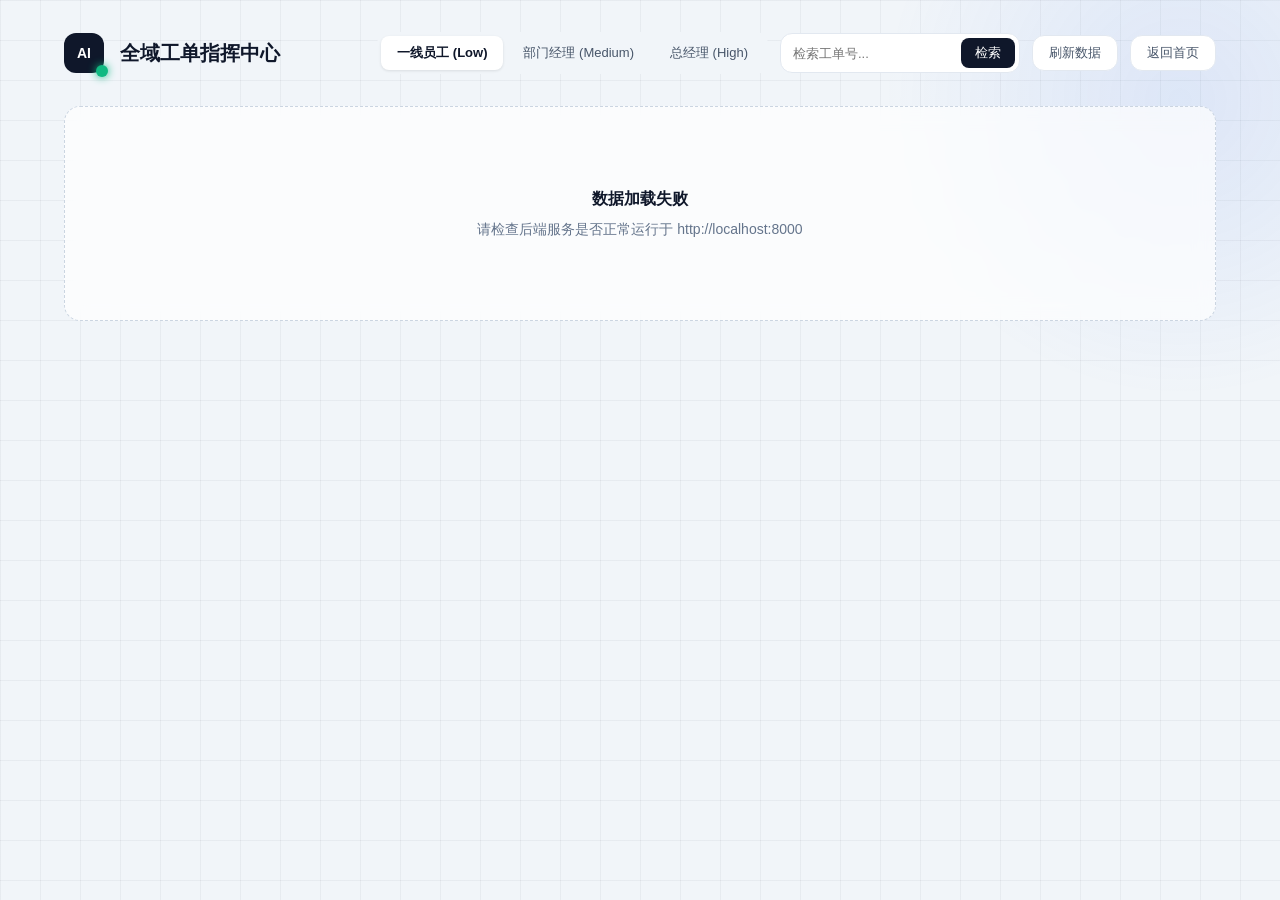
==== commit 97f7cc3d: "xty  2026-5-28" ====
--- a/frontend/admin.html
+++ b/frontend/admin.html
@@ -1,89 +1,278 @@
 <!DOCTYPE html>
 <html lang="zh-CN">
 <head>
-    <meta charset="UTF-8">
-    <meta name="viewport" content="width=device-width, initial-scale=1.0">
-    <title>管理者看板 - 智能客诉系统</title>
-    <link rel="stylesheet" href="style.css">
-    <style>
-        .admin-container { max-width: 1200px; margin: 0 auto; padding: 32px 24px; }
-        .admin-header { display: flex; justify-content: space-between; align-items: center; margin-bottom: 32px; flex-wrap: wrap; gap: 16px; }
-        .logo-area { display: flex; align-items: center; gap: 16px; }
-        .logo-icon { width: 40px; height: 40px; background: #0f172a; border-radius: 8px; display: flex; align-items: center; justify-content: center; color: white; font-size: 14px; font-weight: 700; }
-        .admin-header h2 { font-size: 20px; font-weight: 600; color: #0f172a; margin: 0; }
-
-        .action-bar { display: flex; gap: 12px; align-items: center; flex-wrap: wrap; }
-        .role-selector { display: flex; gap: 4px; background: #f1f5f9; padding: 4px; border-radius: 8px; }
-        .role-btn { background: transparent; border: none; padding: 8px 16px; border-radius: 6px; font-size: 13px; font-weight: 500; cursor: pointer; transition: all 0.2s; color: #475569; }
-        .role-btn.active { background: white; color: #0f172a; box-shadow: 0 1px 3px rgba(0,0,0,0.1); }
-
-        .search-container { display: flex; gap: 8px; align-items: center; background: white; border: 1px solid #e2e8f0; border-radius: 8px; padding: 4px 4px 4px 12px; }
-        .search-input { border: none; outline: none; font-size: 13px; padding: 6px 0; width: 160px; }
-        .search-btn { background: #0f172a; border: none; border-radius: 6px; padding: 6px 14px; color: white; font-weight: 500; cursor: pointer; font-size: 13px; }
-        .action-btn { background: white; border: 1px solid #e2e8f0; border-radius: 8px; padding: 8px 16px; font-size: 13px; font-weight: 500; cursor: pointer; color: #475569; }
-        .action-btn:hover { background: #f8fafc; }
-
-        .ticket-grid { display: flex; flex-direction: column; gap: 16px; }
-        .history-card { background: white; border-radius: 12px; padding: 20px; border: 1px solid #e2e8f0; transition: all 0.2s; }
-        .history-card:hover { border-color: #cbd5e1; box-shadow: 0 4px 12px rgba(0,0,0,0.03); }
-
-        .card-header { display: flex; justify-content: space-between; align-items: center; margin-bottom: 16px; }
-        .ticket-id { font-size: 15px; font-weight: 600; color: #0f172a; font-family: monospace; }
-
-        /* 状态与紧急度徽章 */
-        .badge { display: inline-flex; align-items: center; padding: 4px 10px; border-radius: 4px; font-size: 11px; font-weight: 600; letter-spacing: 0.5px; text-transform: uppercase; }
-        .badge-pending { background: #fef2f2; color: #991b1b; }
-        .badge-resolved { background: #f0fdf4; color: #166534; }
-        .badge-high { background: #fef2f2; color: #dc2626; border: 1px solid #fecaca; }
-        .badge-medium { background: #fffbeb; color: #d97706; border: 1px solid #fde68a; }
-        .badge-low { background: #f0f9ff; color: #0284c7; border: 1px solid #bae6fd; }
-
-        .card-meta { display: grid; grid-template-columns: repeat(auto-fit, minmax(180px, 1fr)); gap: 12px; margin-bottom: 16px; padding: 12px; background: #f8fafc; border-radius: 8px; font-size: 13px; }
-        .meta-item { display: flex; flex-direction: column; gap: 4px; }
-        .meta-label { font-size: 11px; color: #64748b; font-weight: 500; text-transform: uppercase; }
-        .meta-value { color: #0f172a; font-weight: 500; }
-
-        .reply-preview { font-size: 13px; color: #334155; background: #f8fafc; padding: 12px 16px; border-radius: 8px; border-left: 3px solid #2563eb; line-height: 1.6; white-space: pre-wrap; }
-
-        .card-footer { display: flex; justify-content: flex-end; margin-top: 16px; }
-        .process-btn { background: #0f172a; border: none; border-radius: 6px; padding: 8px 20px; color: white; font-size: 13px; font-weight: 500; cursor: pointer; transition: 0.2s; }
-        .process-btn:hover { background: #1e293b; }
-        .process-btn:disabled { background: #94a3b8; cursor: not-allowed; }
-
-        .empty-state { text-align: center; padding: 80px 20px; background: white; border-radius: 12px; border: 1px dashed #cbd5e1; }
-        .empty-state h3 { font-size: 16px; color: #0f172a; margin-bottom: 8px; }
-        .empty-state p { color: #64748b; font-size: 14px; }
-    </style>
+  <meta charset="UTF-8">
+  <meta name="viewport" content="width=device-width, initial-scale=1.0">
+  <title>管理者看板 - 智能客诉系统</title>
+  <style>
+    * { margin: 0; padding: 0; box-sizing: border-box; }
+    :root {
+      --bg: #f1f5f9;
+      --surface: #ffffff;
+      --text: #0f172a;
+      --sub: #64748b;
+      --border: #e2e8f0;
+      --primary: #2563eb;
+      --primary-dark: #1d4ed8;
+      --success: #10b981;
+      --danger: #dc2626;
+      --shadow: 0 4px 12px rgba(15, 23, 42, 0.04);
+      --glow: rgba(37, 99, 235, 0.1);
+    }
+
+    body {
+      font-family: -apple-system, BlinkMacSystemFont, "Segoe UI", Roboto, "Helvetica Neue", Arial, sans-serif;
+      color: var(--text);
+      line-height: 1.5;
+      background: var(--bg);
+      min-height: 100vh;
+      overflow-x: hidden;
+      position: relative;
+    }
+
+    .grid-bg {
+      position: fixed; inset: 0;
+      background-image:
+        linear-gradient(rgba(15, 23, 42, .045) 1px, transparent 1px),
+        linear-gradient(90deg, rgba(15, 23, 42, .045) 1px, transparent 1px);
+      background-size: 40px 40px;
+      z-index: -10;
+    }
+    .glow-top {
+      position: fixed; top: -200px; right: -200px;
+      width: 600px; height: 600px;
+      background: radial-gradient(circle, var(--primary), transparent 70%);
+      opacity: 0.1;
+      border-radius: 50%; z-index: -5;
+    }
+
+    .admin-container {
+      max-width: 1200px;
+      margin: 0 auto;
+      padding: 32px 24px;
+      position: relative;
+      z-index: 1;
+    }
+
+    .admin-header {
+      display: flex;
+      justify-content: space-between;
+      align-items: center;
+      margin-bottom: 32px;
+      flex-wrap: wrap;
+      gap: 16px;
+    }
+
+    .logo-area { display: flex; align-items: center; gap: 16px; }
+
+    .logo-icon {
+      width: 40px; height: 40px;
+      background: #0f172a;
+      border-radius: 12px;
+      display: flex; align-items: center; justify-content: center;
+      color: white; font-size: 14px; font-weight: 700;
+      position: relative;
+    }
+    .logo-icon::after {
+      content: '';
+      position: absolute; bottom: -4px; right: -4px;
+      width: 12px; height: 12px;
+      background: var(--success);
+      border-radius: 50%;
+      box-shadow: 0 0 8px var(--success);
+      animation: pulse 2s infinite;
+    }
+    @keyframes pulse {
+      0% { transform: scale(1); opacity: 1; }
+      50% { transform: scale(1.2); opacity: 0.8; }
+      100% { transform: scale(1); opacity: 1; }
+    }
+
+    .admin-header h2 { font-size: 20px; font-weight: 600; color: #0f172a; margin: 0; }
+
+    .action-bar { display: flex; gap: 12px; align-items: center; flex-wrap: wrap; }
+
+    .role-selector {
+      display: flex; gap: 4px;
+      background: #f1f5f9;
+      padding: 4px;
+      border-radius: 12px;
+      overflow: hidden;
+    }
+    .role-btn {
+      background: transparent; border: none;
+      padding: 8px 16px; border-radius: 8px;
+      font-size: 13px; font-weight: 500;
+      cursor: pointer; transition: all 0.2s; color: #475569;
+    }
+    .role-btn.active {
+      background: white; color: #0f172a;
+      box-shadow: 0 1px 3px rgba(0,0,0,0.1); font-weight: 600;
+    }
+
+    .search-container {
+      display: flex; gap: 8px; align-items: center;
+      background: white; border: 1px solid #e2e8f0;
+      border-radius: 12px; padding: 4px 4px 4px 12px;
+    }
+    .search-input {
+      border: none; outline: none; font-size: 13px;
+      padding: 6px 0; width: 160px;
+    }
+    .search-btn {
+      background: #0f172a; border: none; border-radius: 8px;
+      padding: 6px 14px; color: white; font-weight: 500;
+      cursor: pointer; font-size: 13px;
+    }
+
+    .action-btn {
+      background: white; border: 1px solid #e2e8f0;
+      border-radius: 12px; padding: 8px 16px;
+      font-size: 13px; font-weight: 500;
+      cursor: pointer; color: #475569; transition: all 0.2s;
+    }
+    .action-btn:hover { background: #f8fafc; transform: translateY(-2px); }
+
+    .ticket-grid { display: flex; flex-direction: column; gap: 12px; }
+
+    /* ========== 折叠卡片样式 ========== */
+    .history-card {
+      background: white;
+      border-radius: 16px;
+      border: 1px solid #e2e8f0;
+      transition: all 0.2s;
+      position: relative;
+      overflow: hidden;
+    }
+    .history-card:hover { border-color: #cbd5e1; box-shadow: 0 8px 24px rgba(0,0,0,0.05); }
+    .history-card.pending { border-left: 4px solid var(--danger); }
+    .history-card.resolved { border-left: 4px solid var(--success); }
+    .history-card.medium { border-left: 4px solid #d97706; }
+
+    /* 折叠头部：始终可见 */
+    .card-collapse-header {
+      display: flex;
+      justify-content: space-between;
+      align-items: center;
+      padding: 18px 24px;
+      cursor: pointer;
+      user-select: none;
+      transition: background 0.15s;
+    }
+    .card-collapse-header:hover { background: #f8fafc; }
+
+    .collapse-left { display: flex; align-items: center; gap: 16px; }
+    .ticket-id { font-size: 15px; font-weight: 700; color: #0f172a; font-family: monospace; }
+    .collapse-badges { display: flex; gap: 8px; }
+
+    .collapse-arrow {
+      width: 20px; height: 20px;
+      display: flex; align-items: center; justify-content: center;
+      transition: transform 0.25s ease;
+      color: var(--sub);
+    }
+    .history-card.expanded .collapse-arrow { transform: rotate(180deg); }
+
+    /* 折叠内容区 */
+    .card-collapse-body {
+      max-height: 0;
+      overflow: hidden;
+      transition: max-height 0.3s ease;
+    }
+    .history-card.expanded .card-collapse-body { max-height: 800px; }
+
+    .card-body-inner { padding: 0 24px 24px 24px; border-top: 1px solid #f1f5f9; }
+
+    .data-section { margin-top: 16px; }
+    .section-label {
+      font-size: 11px; font-weight: 700; color: var(--sub);
+      text-transform: uppercase; letter-spacing: 1px;
+      margin-bottom: 10px; padding-bottom: 6px;
+      border-bottom: 1px solid #f1f5f9;
+    }
+
+    .card-meta {
+      display: grid;
+      grid-template-columns: repeat(auto-fit, minmax(200px, 1fr));
+      gap: 12px;
+    }
+    .meta-item { display: flex; flex-direction: column; gap: 4px; }
+    .meta-label { font-size: 11px; color: #64748b; font-weight: 500; text-transform: uppercase; }
+    .meta-value { color: #0f172a; font-weight: 500; font-size: 13px; word-break: break-all; }
+
+    .reply-preview {
+      font-size: 13px; color: #334155;
+      background: #f8fafc; padding: 12px 16px;
+      border-radius: 12px; border-left: 3px solid var(--primary);
+      line-height: 1.6; white-space: pre-wrap;
+      max-height: 150px; overflow-y: auto;
+    }
+
+    .card-footer { display: flex; justify-content: flex-end; margin-top: 16px; }
+    .process-btn {
+      background: #0f172a; border: none; border-radius: 8px;
+      padding: 10px 24px; color: white; font-size: 13px;
+      font-weight: 500; cursor: pointer; transition: 0.2s;
+    }
+    .process-btn:hover { background: #1e293b; transform: translateY(-2px); }
+    .process-btn:disabled { background: #94a3b8; cursor: not-allowed; }
+
+    /* ========== 蓝色系徽章 ========== */
+    .badge {
+      display: inline-flex; align-items: center;
+      padding: 4px 10px; border-radius: 6px;
+      font-size: 11px; font-weight: 600;
+      letter-spacing: 0.3px; white-space: nowrap;
+    }
+    .badge-high { background: #eff6ff; color: #1d4ed8; border: 1px solid #bfdbfe; }
+    .badge-medium { background: #f0f9ff; color: #0369a1; border: 1px solid #bae6fd; }
+    .badge-low { background: #f8fafc; color: #475569; border: 1px solid #e2e8f0; }
+    .badge-pending { background: #fef2f2; color: #991b1b; border: 1px solid #fecaca; }
+    .badge-resolved { background: #f0fdf4; color: #166534; border: 1px solid #bbf7d0; }
+
+    .empty-state {
+      text-align: center; padding: 80px 20px;
+      background: rgba(255, 255, 255, 0.7);
+      border-radius: 16px; border: 1px dashed #cbd5e1;
+      backdrop-filter: blur(10px);
+    }
+    .empty-state h3 { font-size: 16px; color: #0f172a; margin-bottom: 8px; }
+    .empty-state p { color: #64748b; font-size: 14px; }
+  </style>
 </head>
 <body>
-    <div class="admin-container">
-        <div class="admin-header">
-            <div class="logo-area">
-                <div class="logo-icon">AI</div>
-                <h2>工单分发与路由看板</h2>
-            </div>
-            <div class="action-bar">
-                <div class="role-selector">
-                    <button class="role-btn active" data-role="frontline">一线员工 (Low)</button>
-                    <button class="role-btn" data-role="manager">部门经理 (Medium)</button>
-                    <button class="role-btn" data-role="general">总经理 (High)</button>
-                </div>
-                <div class="search-container">
-                    <input type="text" id="searchTicketId" class="search-input" placeholder="检索工单号...">
-                    <button id="searchBtn" class="search-btn">检索</button>
-                </div>
-                <button id="refreshBtn" class="action-btn">刷新数据</button>
-                <button id="backToWelcome" class="action-btn">返回首页</button>
-            </div>
+  <div class="grid-bg"></div>
+  <div class="glow-top"></div>
+
+  <div class="admin-container">
+    <div class="admin-header">
+      <div class="logo-area">
+        <div class="logo-icon">AI</div>
+        <h2>全域工单指挥中心</h2>
+      </div>
+      <div class="action-bar">
+        <div class="role-selector">
+          <button class="role-btn active" data-role="frontline">一线员工 (Low)</button>
+          <button class="role-btn" data-role="manager">部门经理 (Medium)</button>
+          <button class="role-btn" data-role="general">总经理 (High)</button>
         </div>
-
-        <div id="historyContainer" class="ticket-grid">
-            <div class="empty-state">
-                <h3>正在加载工单数据...</h3>
-                <p>请确保后端服务运行在 http://localhost:8000</p>
-            </div>
+        <div class="search-container">
+          <input type="text" id="searchTicketId" class="search-input" placeholder="检索工单号...">
+          <button id="searchBtn" class="search-btn">检索</button>
         </div>
+        <button id="refreshBtn" class="action-btn">刷新数据</button>
+        <button id="backToWelcome" class="action-btn">返回首页</button>
+      </div>
     </div>
-    <script src="admin.js"></script>
+
+    <div id="historyContainer" class="ticket-grid">
+      <div class="empty-state">
+        <h3>正在加载工单数据...</h3>
+        <p>请确保后端服务运行在 http://localhost:8000</p>
+      </div>
+    </div>
+  </div>
+
+  <script src="admin.js"></script>
 </body>
 </html>
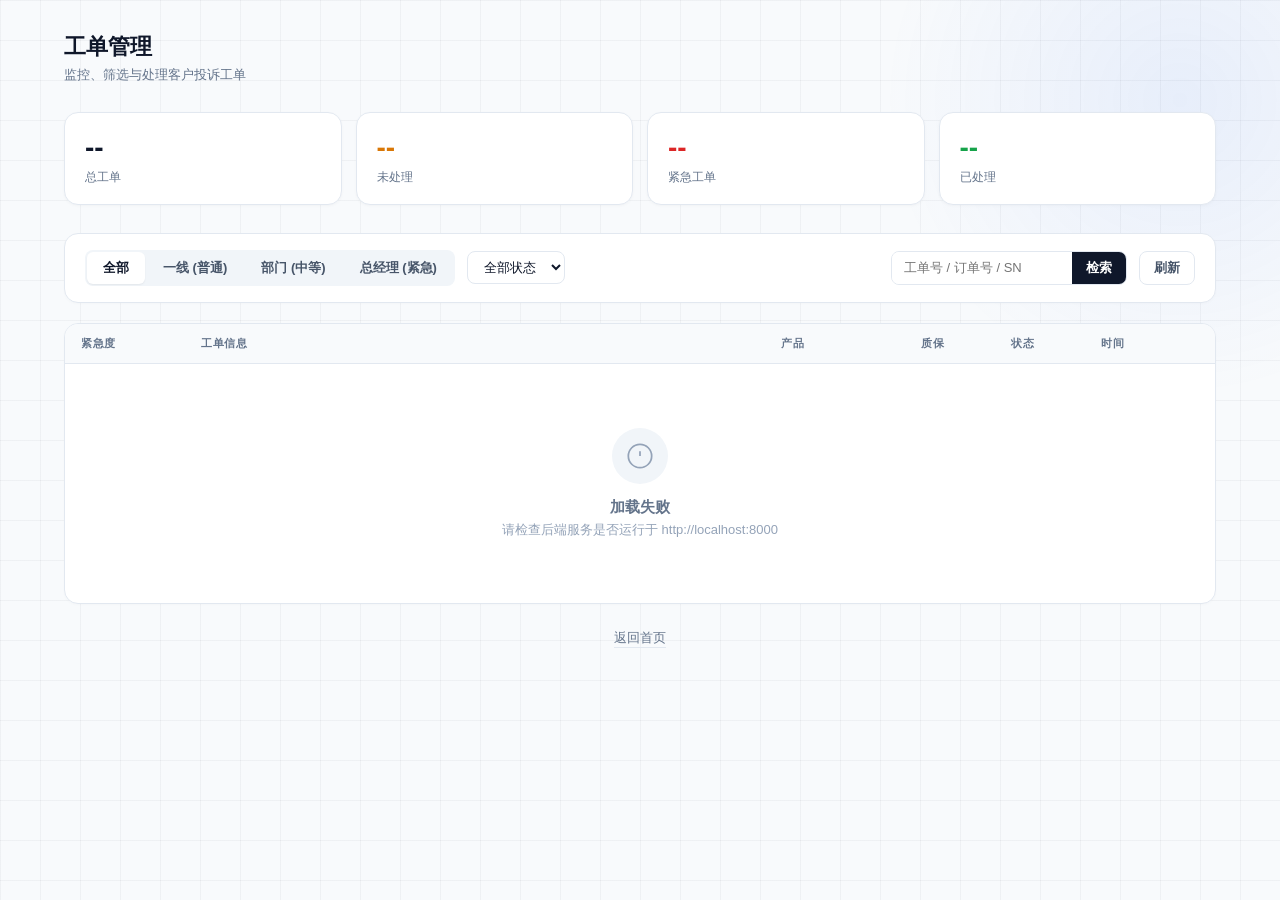
==== commit f0b57750: "xty  2026-5-28" ====
--- a/frontend/admin.html
+++ b/frontend/admin.html
@@ -1,278 +1,320 @@
 <!DOCTYPE html>
 <html lang="zh-CN">
 <head>
-  <meta charset="UTF-8">
-  <meta name="viewport" content="width=device-width, initial-scale=1.0">
-  <title>管理者看板 - 智能客诉系统</title>
+  <meta charset="UTF-8" />
+  <meta name="viewport" content="width=device-width, initial-scale=1.0" />
+  <title>工单管理 - 智能客诉系统</title>
   <style>
     * { margin: 0; padding: 0; box-sizing: border-box; }
     :root {
-      --bg: #f1f5f9;
-      --surface: #ffffff;
+      --primary: #2563eb;
+      --primary-dark: #1d4ed8;
       --text: #0f172a;
       --sub: #64748b;
       --border: #e2e8f0;
-      --primary: #2563eb;
-      --primary-dark: #1d4ed8;
-      --success: #10b981;
-      --danger: #dc2626;
-      --shadow: 0 4px 12px rgba(15, 23, 42, 0.04);
-      --glow: rgba(37, 99, 235, 0.1);
-    }
-
+      --bg: #f8fafc;
+      --surface: #ffffff;
+      --red: #dc2626;
+      --amber: #d97706;
+      --green: #16a34a;
+      --gray: #64748b;
+    }
     body {
-      font-family: -apple-system, BlinkMacSystemFont, "Segoe UI", Roboto, "Helvetica Neue", Arial, sans-serif;
+      font-family: -apple-system, BlinkMacSystemFont, "Segoe UI", Roboto, sans-serif;
+      background: var(--bg);
       color: var(--text);
-      line-height: 1.5;
-      background: var(--bg);
+      -webkit-font-smoothing: antialiased;
       min-height: 100vh;
-      overflow-x: hidden;
-      position: relative;
     }
 
     .grid-bg {
-      position: fixed; inset: 0;
+      position: fixed; inset: 0; z-index: -5;
       background-image:
-        linear-gradient(rgba(15, 23, 42, .045) 1px, transparent 1px),
-        linear-gradient(90deg, rgba(15, 23, 42, .045) 1px, transparent 1px);
+        linear-gradient(rgba(15,23,42,.04) 1px, transparent 1px),
+        linear-gradient(90deg, rgba(15,23,42,.04) 1px, transparent 1px);
       background-size: 40px 40px;
-      z-index: -10;
     }
     .glow-top {
       position: fixed; top: -200px; right: -200px;
       width: 600px; height: 600px;
-      background: radial-gradient(circle, var(--primary), transparent 70%);
-      opacity: 0.1;
-      border-radius: 50%; z-index: -5;
-    }
-
-    .admin-container {
-      max-width: 1200px;
-      margin: 0 auto;
-      padding: 32px 24px;
-      position: relative;
-      z-index: 1;
-    }
-
-    .admin-header {
-      display: flex;
-      justify-content: space-between;
-      align-items: center;
-      margin-bottom: 32px;
-      flex-wrap: wrap;
-      gap: 16px;
-    }
-
-    .logo-area { display: flex; align-items: center; gap: 16px; }
-
-    .logo-icon {
-      width: 40px; height: 40px;
-      background: #0f172a;
-      border-radius: 12px;
+      border-radius: 50%;
+      background: radial-gradient(circle, rgba(37,99,235,.08), transparent 70%);
+      z-index: -3;
+    }
+
+    .container { max-width: 1200px; margin: 0 auto; padding: 32px 24px; }
+
+    /* ===== Header ===== */
+    .header { margin-bottom: 28px; }
+    .header h1 { font-size: 22px; font-weight: 700; color: var(--text); }
+    .header p { font-size: 13px; color: var(--sub); margin-top: 4px; }
+
+    /* ===== Stats ===== */
+    .stats-row { display: grid; grid-template-columns: repeat(4, 1fr); gap: 14px; margin-bottom: 28px; }
+    .stat-card {
+      background: var(--surface);
+      border-radius: 14px;
+      border: 1px solid var(--border);
+      padding: 18px 20px;
+      box-shadow: 0 1px 3px rgba(0,0,0,.03);
+    }
+    .stat-number { font-size: 28px; font-weight: 800; line-height: 1.2; }
+    .stat-label { font-size: 12px; color: var(--sub); margin-top: 4px; font-weight: 500; }
+    .stat-card.total .stat-number { color: var(--text); }
+    .stat-card.pending .stat-number { color: var(--amber); }
+    .stat-card.urgent .stat-number { color: var(--red); }
+    .stat-card.resolved .stat-number { color: var(--green); }
+
+    /* ===== Toolbar ===== */
+    .toolbar {
+      display: flex; gap: 12px; align-items: center; flex-wrap: wrap;
+      margin-bottom: 20px; padding: 16px 20px;
+      background: var(--surface); border-radius: 14px;
+      border: 1px solid var(--border); box-shadow: 0 1px 3px rgba(0,0,0,.02);
+    }
+    .role-tabs {
+      display: flex; gap: 2px;
+      background: #f1f5f9; border-radius: 8px; padding: 2px;
+    }
+    .role-tab {
+      padding: 7px 16px; border: none; border-radius: 6px;
+      font-size: 13px; font-weight: 600; cursor: pointer;
+      background: transparent; color: #475569; transition: all .15s;
+    }
+    .role-tab.active { background: var(--surface); color: var(--text); box-shadow: 0 1px 2px rgba(0,0,0,.06); }
+    .role-tab:active { opacity: .7; }
+
+    .status-filter {
+      padding: 7px 12px; border: 1px solid var(--border); border-radius: 8px;
+      font-size: 13px; background: var(--surface); color: var(--text); outline: none;
+      cursor: pointer;
+    }
+    .toolbar-search {
+      display: flex; gap: 0;
+      border: 1px solid var(--border); border-radius: 8px; overflow: hidden;
+      margin-left: auto;
+    }
+    .toolbar-search input {
+      padding: 7px 12px; border: none; outline: none;
+      font-size: 13px; width: 180px; background: var(--surface);
+    }
+    .toolbar-search button {
+      padding: 7px 14px; border: none; background: var(--text);
+      color: white; font-size: 13px; font-weight: 600; cursor: pointer;
+    }
+    .toolbar-search button:active { opacity: .8; }
+    .refresh-btn {
+      padding: 7px 14px; border: 1px solid var(--border); border-radius: 8px;
+      background: var(--surface); color: #475569; font-size: 13px; font-weight: 600;
+      cursor: pointer; transition: background .15s;
+    }
+    .refresh-btn:active { background: #f1f5f9; }
+
+    .toolbar-actions { display: flex; gap: 8px; align-items: center; flex-wrap: wrap; }
+
+    /* ===== Table ===== */
+    .ticket-table {
+      background: var(--surface); border-radius: 14px;
+      border: 1px solid var(--border); overflow: hidden;
+      box-shadow: 0 1px 3px rgba(0,0,0,.02);
+    }
+    .table-header {
+      display: grid;
+      grid-template-columns: 120px 1fr 140px 90px 90px 130px;
+      gap: 0;
+      padding: 0;
+      border-bottom: 1px solid var(--border);
+      background: #f8fafc;
+    }
+    .table-header span {
+      padding: 12px 16px; font-size: 11px; font-weight: 700; color: var(--sub);
+      text-transform: uppercase; letter-spacing: .5px;
+    }
+
+    .ticket-row {
+      border-bottom: 1px solid #f1f5f9;
+      cursor: pointer;
+      transition: background .12s;
+    }
+    .ticket-row:last-child { border-bottom: none; }
+    .ticket-row:hover { background: #fafbfc; }
+
+    .row-main {
+      display: grid;
+      grid-template-columns: 120px 1fr 140px 90px 90px 130px;
+      gap: 0; align-items: center;
+    }
+    .row-cell { padding: 14px 16px; font-size: 13px; min-width: 0; }
+
+    /* Urgency indicator */
+    .urgency-cell { display: flex; align-items: center; gap: 8px; }
+    .urgency-bar {
+      width: 4px; height: 28px; border-radius: 2px; flex-shrink: 0;
+    }
+    .urgency-bar.high { background: var(--red); }
+    .urgency-bar.medium { background: var(--amber); }
+    .urgency-bar.low { background: #cbd5e1; }
+
+    .urgency-text { font-weight: 600; font-size: 12px; }
+    .urgency-text.high { color: var(--red); }
+    .urgency-text.medium { color: var(--amber); }
+    .urgency-text.low { color: var(--gray); }
+
+    .ticket-id { font-family: monospace; font-weight: 700; font-size: 13px; color: var(--text); }
+    .ticket-model { color: #475569; }
+    .ticket-model .batch { color: var(--sub); font-size: 11px; }
+
+    .warranty-badge {
+      display: inline-block; padding: 2px 8px; border-radius: 4px;
+      font-size: 11px; font-weight: 600;
+    }
+    .warranty-badge.in { background: #f0fdf4; color: #166534; }
+    .warranty-badge.out { background: #fef2f2; color: #991b1b; }
+    .warranty-badge.unknown { background: #f1f5f9; color: #64748b; }
+
+    .status-badge {
+      display: inline-block; padding: 2px 10px; border-radius: 4px;
+      font-size: 11px; font-weight: 600;
+    }
+    .status-badge.pending { background: #fff7ed; color: #9a3412; }
+    .status-badge.done { background: #f0fdf4; color: #166534; }
+
+    /* Expand icon */
+    .expand-icon {
+      width: 24px; height: 24px; display: flex; align-items: center; justify-content: center;
+      transition: transform .2s;
+      color: var(--sub); font-size: 12px; user-select: none;
+    }
+    .ticket-row.expanded .expand-icon { transform: rotate(180deg); }
+
+    /* ===== Expanded Detail Row ===== */
+    .row-detail-wrapper { max-height: 0; overflow: hidden; transition: max-height .25s ease; }
+    .ticket-row.expanded .row-detail-wrapper { max-height: 600px; }
+    .row-detail {
+      padding: 0 16px 16px 16px;
+      border-top: 1px solid #f1f5f9;
+      background: #fafbfc;
+    }
+    .detail-grid { display: grid; grid-template-columns: 1fr 1fr; gap: 12px; margin-top: 16px; }
+    .detail-section { }
+    .detail-section h4 {
+      font-size: 11px; font-weight: 700; color: var(--sub);
+      text-transform: uppercase; letter-spacing: .5px;
+      margin-bottom: 8px; padding-bottom: 6px;
+      border-bottom: 1px solid var(--border);
+    }
+    .detail-row { display: flex; gap: 8px; font-size: 13px; padding: 4px 0; }
+    .detail-label { color: var(--sub); flex-shrink: 0; min-width: 64px; }
+    .detail-value { color: var(--text); word-break: break-word; }
+    .detail-reply {
+      margin-top: 8px; font-size: 13px; color: #334155;
+      background: var(--surface); padding: 10px 14px;
+      border-radius: 8px; line-height: 1.6; white-space: pre-wrap;
+      border-left: 3px solid var(--primary); word-break: break-word;
+    }
+
+    .row-actions { margin-top: 14px; display: flex; gap: 8px; justify-content: flex-end; }
+    .action-btn {
+      padding: 7px 18px; border-radius: 8px; border: none;
+      font-size: 13px; font-weight: 600; cursor: pointer;
+      transition: all .15s;
+    }
+    .action-btn:active { transform: scale(.97); }
+    .action-btn.process { background: var(--text); color: white; }
+    .action-btn.process:hover { background: #1e293b; }
+    .action-btn.process:disabled { background: #94a3b8; cursor: not-allowed; }
+    .action-btn.processed { background: #f1f5f9; color: #94a3b8; cursor: default; }
+
+    /* ===== Empty State ===== */
+    .empty-state { text-align: center; padding: 64px 20px; color: #94a3b8; }
+    .empty-state .icon-box {
+      width: 56px; height: 56px; margin: 0 auto 14px;
+      border-radius: 50%; background: #f1f5f9;
       display: flex; align-items: center; justify-content: center;
-      color: white; font-size: 14px; font-weight: 700;
-      position: relative;
-    }
-    .logo-icon::after {
-      content: '';
-      position: absolute; bottom: -4px; right: -4px;
-      width: 12px; height: 12px;
-      background: var(--success);
-      border-radius: 50%;
-      box-shadow: 0 0 8px var(--success);
-      animation: pulse 2s infinite;
-    }
-    @keyframes pulse {
-      0% { transform: scale(1); opacity: 1; }
-      50% { transform: scale(1.2); opacity: 0.8; }
-      100% { transform: scale(1); opacity: 1; }
-    }
-
-    .admin-header h2 { font-size: 20px; font-weight: 600; color: #0f172a; margin: 0; }
-
-    .action-bar { display: flex; gap: 12px; align-items: center; flex-wrap: wrap; }
-
-    .role-selector {
-      display: flex; gap: 4px;
-      background: #f1f5f9;
-      padding: 4px;
-      border-radius: 12px;
-      overflow: hidden;
-    }
-    .role-btn {
-      background: transparent; border: none;
-      padding: 8px 16px; border-radius: 8px;
+    }
+    .empty-state .icon-box svg { width: 28px; height: 28px; stroke: #94a3b8; stroke-width: 1.5; fill: none; }
+    .empty-state .main-msg { font-size: 15px; font-weight: 600; color: #64748b; }
+    .empty-state .sub-msg { font-size: 13px; margin-top: 4px; }
+
+    /* ===== Loading ===== */
+    .loading-state { text-align: center; padding: 48px 20px; }
+    .loading-state .spinner {
+      width: 28px; height: 28px; margin: 0 auto 10px;
+      border: 3px solid #e2e8f0; border-top-color: var(--primary);
+      border-radius: 50%; animation: spin .6s linear infinite;
+    }
+    @keyframes spin { to { transform: rotate(360deg); } }
+
+    /* ===== Toast ===== */
+    .toast {
+      position: fixed; bottom: 32px; left: 50%; transform: translateX(-50%) translateY(20px);
+      background: #1e293b; color: white;
+      padding: 10px 24px; border-radius: 10px;
       font-size: 13px; font-weight: 500;
-      cursor: pointer; transition: all 0.2s; color: #475569;
-    }
-    .role-btn.active {
-      background: white; color: #0f172a;
-      box-shadow: 0 1px 3px rgba(0,0,0,0.1); font-weight: 600;
-    }
-
-    .search-container {
-      display: flex; gap: 8px; align-items: center;
-      background: white; border: 1px solid #e2e8f0;
-      border-radius: 12px; padding: 4px 4px 4px 12px;
-    }
-    .search-input {
-      border: none; outline: none; font-size: 13px;
-      padding: 6px 0; width: 160px;
-    }
-    .search-btn {
-      background: #0f172a; border: none; border-radius: 8px;
-      padding: 6px 14px; color: white; font-weight: 500;
-      cursor: pointer; font-size: 13px;
-    }
-
-    .action-btn {
-      background: white; border: 1px solid #e2e8f0;
-      border-radius: 12px; padding: 8px 16px;
-      font-size: 13px; font-weight: 500;
-      cursor: pointer; color: #475569; transition: all 0.2s;
-    }
-    .action-btn:hover { background: #f8fafc; transform: translateY(-2px); }
-
-    .ticket-grid { display: flex; flex-direction: column; gap: 12px; }
-
-    /* ========== 折叠卡片样式 ========== */
-    .history-card {
-      background: white;
-      border-radius: 16px;
-      border: 1px solid #e2e8f0;
-      transition: all 0.2s;
-      position: relative;
-      overflow: hidden;
-    }
-    .history-card:hover { border-color: #cbd5e1; box-shadow: 0 8px 24px rgba(0,0,0,0.05); }
-    .history-card.pending { border-left: 4px solid var(--danger); }
-    .history-card.resolved { border-left: 4px solid var(--success); }
-    .history-card.medium { border-left: 4px solid #d97706; }
-
-    /* 折叠头部：始终可见 */
-    .card-collapse-header {
-      display: flex;
-      justify-content: space-between;
-      align-items: center;
-      padding: 18px 24px;
-      cursor: pointer;
-      user-select: none;
-      transition: background 0.15s;
-    }
-    .card-collapse-header:hover { background: #f8fafc; }
-
-    .collapse-left { display: flex; align-items: center; gap: 16px; }
-    .ticket-id { font-size: 15px; font-weight: 700; color: #0f172a; font-family: monospace; }
-    .collapse-badges { display: flex; gap: 8px; }
-
-    .collapse-arrow {
-      width: 20px; height: 20px;
-      display: flex; align-items: center; justify-content: center;
-      transition: transform 0.25s ease;
-      color: var(--sub);
-    }
-    .history-card.expanded .collapse-arrow { transform: rotate(180deg); }
-
-    /* 折叠内容区 */
-    .card-collapse-body {
-      max-height: 0;
-      overflow: hidden;
-      transition: max-height 0.3s ease;
-    }
-    .history-card.expanded .card-collapse-body { max-height: 800px; }
-
-    .card-body-inner { padding: 0 24px 24px 24px; border-top: 1px solid #f1f5f9; }
-
-    .data-section { margin-top: 16px; }
-    .section-label {
-      font-size: 11px; font-weight: 700; color: var(--sub);
-      text-transform: uppercase; letter-spacing: 1px;
-      margin-bottom: 10px; padding-bottom: 6px;
-      border-bottom: 1px solid #f1f5f9;
-    }
-
-    .card-meta {
-      display: grid;
-      grid-template-columns: repeat(auto-fit, minmax(200px, 1fr));
-      gap: 12px;
-    }
-    .meta-item { display: flex; flex-direction: column; gap: 4px; }
-    .meta-label { font-size: 11px; color: #64748b; font-weight: 500; text-transform: uppercase; }
-    .meta-value { color: #0f172a; font-weight: 500; font-size: 13px; word-break: break-all; }
-
-    .reply-preview {
-      font-size: 13px; color: #334155;
-      background: #f8fafc; padding: 12px 16px;
-      border-radius: 12px; border-left: 3px solid var(--primary);
-      line-height: 1.6; white-space: pre-wrap;
-      max-height: 150px; overflow-y: auto;
-    }
-
-    .card-footer { display: flex; justify-content: flex-end; margin-top: 16px; }
-    .process-btn {
-      background: #0f172a; border: none; border-radius: 8px;
-      padding: 10px 24px; color: white; font-size: 13px;
-      font-weight: 500; cursor: pointer; transition: 0.2s;
-    }
-    .process-btn:hover { background: #1e293b; transform: translateY(-2px); }
-    .process-btn:disabled { background: #94a3b8; cursor: not-allowed; }
-
-    /* ========== 蓝色系徽章 ========== */
-    .badge {
-      display: inline-flex; align-items: center;
-      padding: 4px 10px; border-radius: 6px;
-      font-size: 11px; font-weight: 600;
-      letter-spacing: 0.3px; white-space: nowrap;
-    }
-    .badge-high { background: #eff6ff; color: #1d4ed8; border: 1px solid #bfdbfe; }
-    .badge-medium { background: #f0f9ff; color: #0369a1; border: 1px solid #bae6fd; }
-    .badge-low { background: #f8fafc; color: #475569; border: 1px solid #e2e8f0; }
-    .badge-pending { background: #fef2f2; color: #991b1b; border: 1px solid #fecaca; }
-    .badge-resolved { background: #f0fdf4; color: #166534; border: 1px solid #bbf7d0; }
-
-    .empty-state {
-      text-align: center; padding: 80px 20px;
-      background: rgba(255, 255, 255, 0.7);
-      border-radius: 16px; border: 1px dashed #cbd5e1;
-      backdrop-filter: blur(10px);
-    }
-    .empty-state h3 { font-size: 16px; color: #0f172a; margin-bottom: 8px; }
-    .empty-state p { color: #64748b; font-size: 14px; }
+      opacity: 0; transition: all .3s; z-index: 1000; pointer-events: none;
+    }
+    .toast.show { opacity: 1; transform: translateX(-50%) translateY(0); }
   </style>
 </head>
 <body>
   <div class="grid-bg"></div>
   <div class="glow-top"></div>
 
-  <div class="admin-container">
-    <div class="admin-header">
-      <div class="logo-area">
-        <div class="logo-icon">AI</div>
-        <h2>全域工单指挥中心</h2>
+  <div class="container">
+    <!-- Header -->
+    <div class="header">
+      <h1>工单管理</h1>
+      <p>监控、筛选与处理客户投诉工单</p>
+    </div>
+
+    <!-- Stats -->
+    <div class="stats-row" id="statsRow">
+      <div class="stat-card total"><div class="stat-number" id="statTotal">--</div><div class="stat-label">总工单</div></div>
+      <div class="stat-card pending"><div class="stat-number" id="statPending">--</div><div class="stat-label">未处理</div></div>
+      <div class="stat-card urgent"><div class="stat-number" id="statUrgent">--</div><div class="stat-label">紧急工单</div></div>
+      <div class="stat-card resolved"><div class="stat-number" id="statResolved">--</div><div class="stat-label">已处理</div></div>
+    </div>
+
+    <!-- Toolbar -->
+    <div class="toolbar">
+      <div class="role-tabs">
+        <button class="role-tab active" data-role="">全部</button>
+        <button class="role-tab" data-role="frontline">一线 (普通)</button>
+        <button class="role-tab" data-role="manager">部门 (中等)</button>
+        <button class="role-tab" data-role="general">总经理 (紧急)</button>
       </div>
-      <div class="action-bar">
-        <div class="role-selector">
-          <button class="role-btn active" data-role="frontline">一线员工 (Low)</button>
-          <button class="role-btn" data-role="manager">部门经理 (Medium)</button>
-          <button class="role-btn" data-role="general">总经理 (High)</button>
-        </div>
-        <div class="search-container">
-          <input type="text" id="searchTicketId" class="search-input" placeholder="检索工单号...">
-          <button id="searchBtn" class="search-btn">检索</button>
-        </div>
-        <button id="refreshBtn" class="action-btn">刷新数据</button>
-        <button id="backToWelcome" class="action-btn">返回首页</button>
+      <select id="statusFilter" class="status-filter">
+        <option value="">全部状态</option>
+        <option value="未处理">未处理</option>
+        <option value="已处理">已处理</option>
+      </select>
+      <div class="toolbar-search">
+        <input type="text" id="searchInput" placeholder="工单号 / 订单号 / SN" />
+        <button id="searchBtn">检索</button>
       </div>
-    </div>
-
-    <div id="historyContainer" class="ticket-grid">
-      <div class="empty-state">
-        <h3>正在加载工单数据...</h3>
-        <p>请确保后端服务运行在 http://localhost:8000</p>
+      <button id="refreshBtn" class="refresh-btn">刷新</button>
+    </div>
+
+    <!-- Table -->
+    <div class="ticket-table" id="ticketTable">
+      <div class="table-header">
+        <span>紧急度</span>
+        <span>工单信息</span>
+        <span>产品</span>
+        <span>质保</span>
+        <span>状态</span>
+        <span>时间</span>
       </div>
+      <div id="tableBody"></div>
+    </div>
+
+    <!-- Back link -->
+    <div style="margin-top: 24px; text-align: center;">
+      <a href="welcome.html" style="color: var(--sub); font-size: 13px; text-decoration: none; border-bottom: 1px solid var(--border); padding-bottom: 2px;">返回首页</a>
     </div>
   </div>
 
+  <div id="toast" class="toast"></div>
   <script src="admin.js"></script>
 </body>
-</html>+</html>
